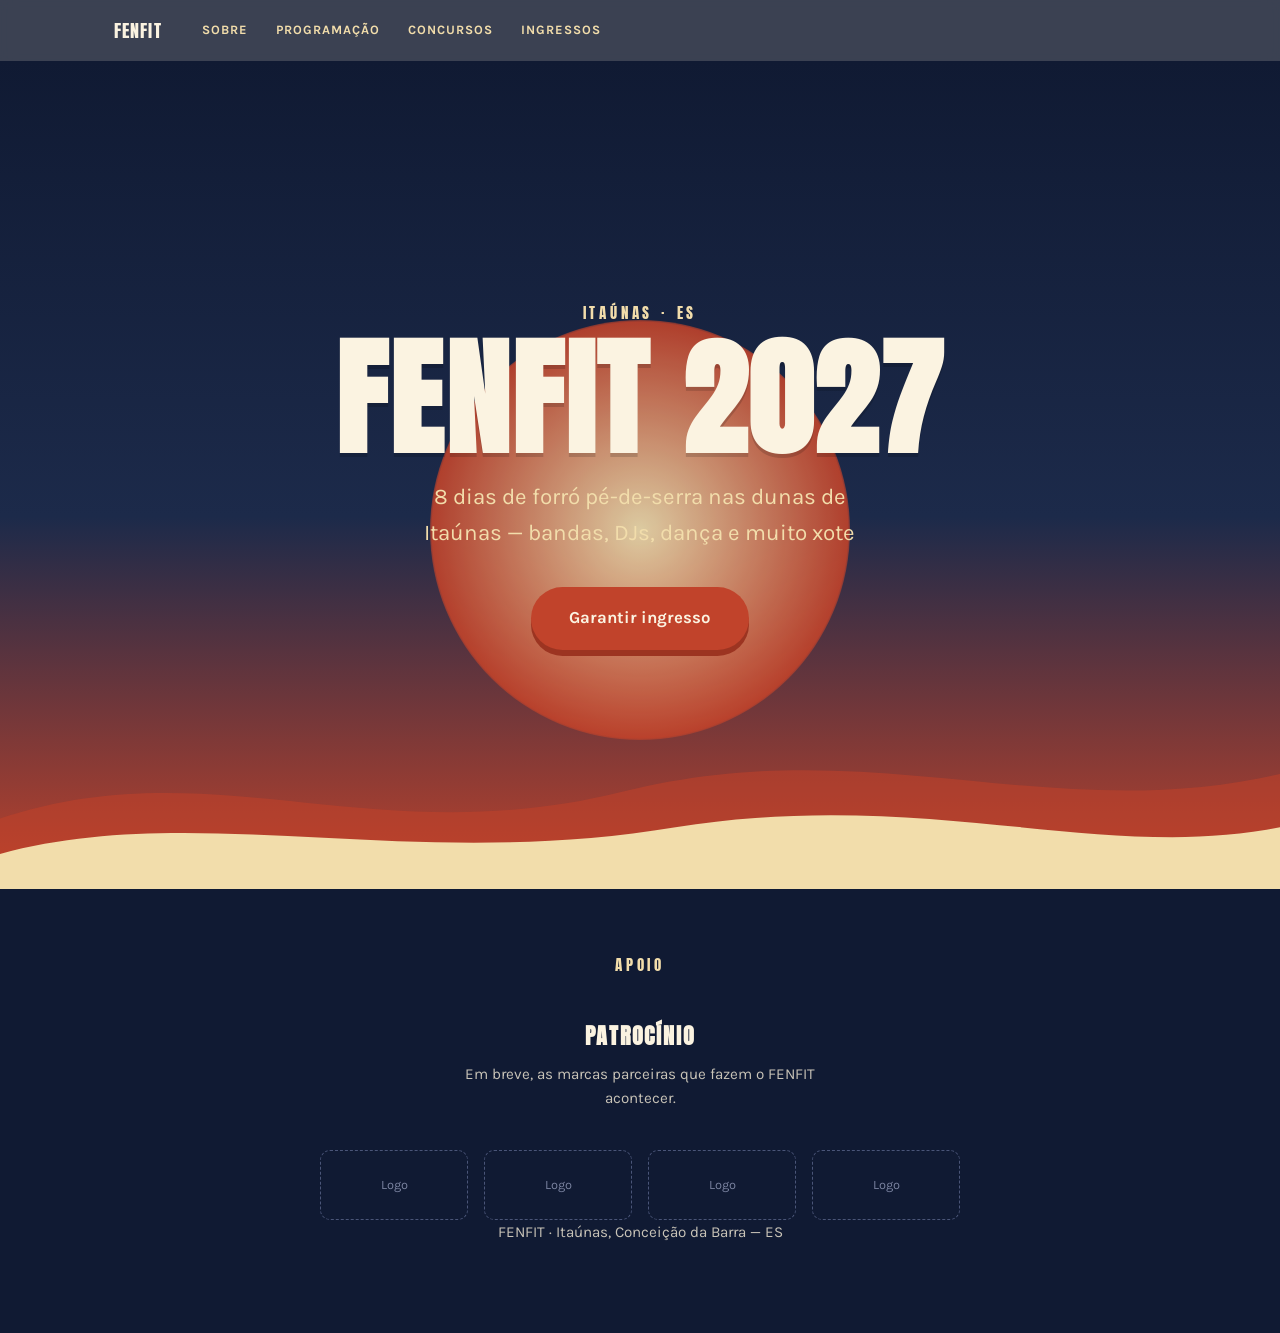
==== index.html @ b6ad22d1 "first commit" ====
<!DOCTYPE html>
<html lang="pt-BR">
<head>
<meta charset="UTF-8">
<meta name="viewport" content="width=device-width, initial-scale=1.0">
<title>FENFIT 2027 — Festival de Forró de Itaúnas</title>
<link rel="preconnect" href="https://fonts.googleapis.com">
<link rel="preconnect" href="https://fonts.gstatic.com" crossorigin>
<link href="https://fonts.googleapis.com/css2?family=Anton&family=Karla:wght@400;500;700&display=swap" rel="stylesheet">
<link rel="stylesheet" href="css/style.css">
</head>
<body>

<nav class="navbar">
  <div class="nav-inner">
    <a href="index.html" class="nav-logo">FENFIT</a>
    <div class="nav-links">
      <a href="sobre.html">Sobre</a>
      <a href="programacao.html">Programação</a>
      <div class="nav-item">
        <a href="concursos.html">Concursos</a>
        <div class="dropdown">
          <a href="concurso-banda.html">Banda - FENFIT 2027</a>
          <a href="concurso-danca.html">Dança - JACK AND JILL WFC FENFIT 2027</a>
        </div>
      </div>
      <a href="ingressos.html">Ingressos</a>
    </div>
  </div>
</nav>

<header class="hero" id="home">
  <div class="sun" aria-hidden="true"></div>
  <svg class="dunes" viewBox="0 0 1440 220" preserveAspectRatio="none" aria-hidden="true">
    <path fill="#c1432b" opacity="0.55" d="M0,140 C 240,60 420,180 700,110 C 980,40 1180,150 1440,90 L1440,220 L0,220 Z"/>
    <path fill="#f2ddab" d="M0,180 C 220,120 460,200 760,150 C 1040,105 1240,190 1440,150 L1440,220 L0,220 Z"/>
  </svg>

  <div class="hero-content">
    <p class="eyebrow">Itaúnas · ES</p>
    <h1>FENFIT 2027</h1>
    <p class="subtitle">8 dias de forró pé-de-serra nas dunas de Itaúnas — bandas, DJs, dança e muito xote</p>
    <a href="ingressos.html" class="btn btn-primary">Garantir ingresso</a>
  </div>
</header>

<footer class="patrocinio">
  <p class="eyebrow">Apoio</p>
  <h3>Patrocínio</h3>
  <p>Em breve, as marcas parceiras que fazem o FENFIT acontecer.</p>
  <div class="sponsor-grid">
    <div class="sponsor-slot">Logo</div>
    <div class="sponsor-slot">Logo</div>
    <div class="sponsor-slot">Logo</div>
    <div class="sponsor-slot">Logo</div>
  </div>
  <p class="footer-note">FENFIT · Itaúnas, Conceição da Barra — ES</p>
</footer>

</body>
</html>
---- css/style.css ----
:root{
  --night:#1c2a4a;
  --night-deep:#101a33;
  --sand:#f2ddab;
  --terracotta:#c1432b;
  --terracotta-dark:#9c3421;
  --palm:#3f6b4c;
  --cream:#fbf3e1;
}

*{ box-sizing:border-box; margin:0; padding:0; }

html{ scroll-behavior:smooth; }

body{
  font-family:'Karla', sans-serif;
  background:var(--cream);
  color:var(--night-deep);
  line-height:1.6;
}

h1, h2, .eyebrow{
  font-family:'Anton', sans-serif;
  text-transform:uppercase;
  letter-spacing:0.02em;
}

a{ text-decoration:none; }

.btn{
  display:inline-block;
  font-family:'Karla', sans-serif;
  font-weight:700;
  font-size:1.05rem;
  padding:1rem 2.25rem;
  border-radius:999px;
  border:2px solid transparent;
  cursor:pointer;
  transition:transform 0.15s ease, box-shadow 0.15s ease;
}
.btn:hover{ transform:translateY(-2px); }
.btn:focus-visible{ outline:3px solid var(--sand); outline-offset:3px; }

.btn-primary{
  background:var(--terracotta);
  color:var(--cream);
  box-shadow:0 6px 0 var(--terracotta-dark);
}
.btn-primary:hover{ box-shadow:0 8px 0 var(--terracotta-dark); }
.btn-primary:active{ transform:translateY(2px); box-shadow:0 3px 0 var(--terracotta-dark); }

.btn-outline{
  background:transparent;
  color:var(--night-deep);
  border-color:var(--night-deep);
}
.btn-outline:hover{ background:var(--night-deep); color:var(--cream); }

/* ---------- NAVBAR ---------- */
.navbar{
  position:sticky;
  top:0;
  z-index:50;
  background:rgba(16,26,51,0.82);
  backdrop-filter:blur(8px);
  -webkit-backdrop-filter:blur(8px);
}

.nav-inner{
  max-width:1100px;
  margin:0 auto;
  padding:1rem 1.5rem;
  display:flex;
  align-items:center;
  justify-content:flex-start;
  gap:2.5rem;
  flex-wrap:wrap;
}

.nav-logo{
  font-family:'Anton', sans-serif;
  font-size:1.15rem;
  letter-spacing:0.06em;
  color:var(--cream);
}

.nav-links{
  display:flex;
  align-items:center;
  gap:1.75rem;
  flex-wrap:wrap;
}

.nav-links a{
  font-family:'Karla', sans-serif;
  font-weight:700;
  font-size:0.8rem;
  text-transform:uppercase;
  letter-spacing:0.08em;
  color:var(--sand);
  transition:color 0.15s ease;
}
.nav-links a:hover{ color:var(--cream); }
.nav-links a:focus-visible{ outline:2px solid var(--sand); outline-offset:4px; }

.nav-item{ position:relative; display:flex; align-items:center; }

.dropdown{
  position:absolute;
  top:100%;
  left:0;
  margin-top:0.75rem;
  min-width:270px;
  padding:0.5rem;
  background:var(--night-deep);
  border:1px solid rgba(242,221,171,0.15);
  border-radius:10px;
  box-shadow:0 12px 28px rgba(0,0,0,0.3);
  display:flex;
  flex-direction:column;
  gap:0.15rem;
  opacity:0;
  visibility:hidden;
  transform:translateY(-6px);
  transition:opacity 0.15s ease, transform 0.15s ease, visibility 0.15s;
}
.nav-item:hover .dropdown,
.nav-item:focus-within .dropdown{
  opacity:1;
  visibility:visible;
  transform:translateY(0);
}

.dropdown a{
  display:block;
  padding:0.65rem 0.85rem;
  border-radius:6px;
  font-size:0.75rem;
  white-space:nowrap;
  letter-spacing:0.03em;
}
.dropdown a:hover{ background:rgba(242,221,171,0.1); }

/* ---------- HERO ---------- */
.hero{
  position:relative;
  min-height:92vh;
  display:flex;
  align-items:center;
  justify-content:center;
  overflow:hidden;
  background:linear-gradient(180deg, var(--night-deep) 0%, var(--night) 55%, var(--terracotta) 100%);
}

.sun{
  position:absolute;
  bottom:18%;
  left:50%;
  transform:translate(-50%, 0);
  width:min(46vw, 420px);
  height:min(46vw, 420px);
  border-radius:50%;
  background:radial-gradient(circle at 50% 50%, var(--sand) 0%, var(--terracotta) 70%, transparent 72%);
  opacity:0.9;
}
@media (prefers-reduced-motion: no-preference){
  .sun{ animation:sunrise 2.4s cubic-bezier(0.22, 1, 0.36, 1) both, glow 5s ease-in-out infinite 2.4s; }
  @keyframes sunrise{
    from{ transform:translate(-50%, 45%); opacity:0; }
    60%{ opacity:1; }
    to{ transform:translate(-50%, 0); opacity:0.9; }
  }
  @keyframes glow{ 0%,100%{ opacity:0.85; } 50%{ opacity:1; } }
}

.dunes{
  position:absolute;
  bottom:0; left:0;
  width:100%;
  height:auto;
  display:block;
}

.hero-content{
  position:relative;
  z-index:2;
  text-align:center;
  color:var(--cream);
  padding:1.5rem;
}

.eyebrow{
  font-size:0.95rem;
  letter-spacing:0.25em;
  color:var(--sand);
  margin-bottom:0.75rem;
}

.hero-content h1{
  font-size:clamp(3.5rem, 13vw, 8rem);
  line-height:0.95;
  color:var(--cream);
  text-shadow:0 4px 0 rgba(0,0,0,0.15);
}

.subtitle{
  font-size:clamp(1.05rem, 2.4vw, 1.4rem);
  max-width:34ch;
  margin:1.25rem auto 2.25rem;
  color:var(--sand);
}

/* ---------- PÁGINAS INTERNAS ---------- */
.page-hero{
  position:relative;
  background:linear-gradient(180deg, var(--night-deep) 0%, var(--night) 100%);
  padding:7rem 1.5rem 5rem;
  text-align:center;
  color:var(--cream);
  overflow:hidden;
}
.page-hero .eyebrow{ color:var(--sand); }
.page-hero h1{
  font-size:clamp(2.4rem, 7vw, 4.5rem);
  color:var(--cream);
}
.page-hero .dunes-mini{
  position:absolute;
  bottom:0; left:0;
  width:100%;
  height:auto;
  display:block;
  opacity:0.9;
}

.breadcrumb{
  display:inline-block;
  font-family:'Karla', sans-serif;
  font-size:0.8rem;
  font-weight:700;
  text-transform:uppercase;
  letter-spacing:0.05em;
  color:var(--sand);
  margin-bottom:1.25rem;
}
.breadcrumb:hover{ text-decoration:underline; }

.page-content{
  max-width:760px;
  margin:0 auto;
  padding:5rem 1.5rem;
  text-align:center;
}
.page-content .eyebrow{ color:var(--terracotta); }
.page-content h2{
  font-size:clamp(2rem, 5.5vw, 2.8rem);
  color:var(--night-deep);
  margin-bottom:1.25rem;
}
.page-content p{
  font-size:1.1rem;
  color:#3d3d3a;
  max-width:52ch;
  margin:0 auto 1.5rem;
}
.page-content .btn{ margin-top:0.75rem; }

.section-tint{
  background:var(--sand);
  padding:5rem 1.5rem;
}
.section-tint .inner{
  max-width:900px;
  margin:0 auto;
  text-align:center;
}
.section-tint .eyebrow{ color:var(--terracotta); }
.section-tint h2{
  font-size:clamp(2rem, 5.5vw, 2.8rem);
  color:var(--night-deep);
  margin-bottom:1.25rem;
}
.section-tint > .inner > p{
  font-size:1.1rem;
  color:#3d3d3a;
  max-width:52ch;
  margin:0 auto;
}

.concurso-submenu{
  display:flex;
  justify-content:center;
  gap:1rem;
  flex-wrap:wrap;
  margin:2rem 0 0.5rem;
}
.concurso-submenu a{
  font-family:'Karla', sans-serif;
  font-weight:700;
  font-size:0.8rem;
  text-transform:uppercase;
  letter-spacing:0.05em;
  padding:0.65rem 1.25rem;
  border-radius:999px;
  border:2px solid var(--terracotta);
  color:var(--terracotta);
  transition:background 0.15s ease, color 0.15s ease;
}
.concurso-submenu a:hover{ background:var(--terracotta); color:var(--cream); }

.day-grid{
  display:grid;
  grid-template-columns:repeat(auto-fit, minmax(150px, 1fr));
  gap:1rem;
  max-width:900px;
  margin:2.5rem auto 0;
  text-align:left;
}
.day-card{
  background:var(--cream);
  border:1.5px solid rgba(28,42,74,0.12);
  border-radius:12px;
  padding:1.25rem;
}
.day-card .day-number{
  display:block;
  font-family:'Anton', sans-serif;
  font-size:0.85rem;
  color:var(--terracotta);
  letter-spacing:0.08em;
  margin-bottom:0.35rem;
}
.day-card p{
  margin:0;
  font-size:0.9rem;
  color:#5c5c58;
  max-width:none;
}

/* ---------- PATROCÍNIO (rodapé) ---------- */
footer.patrocinio{
  background:var(--night-deep);
  color:var(--cream);
  padding:4rem 1.5rem 3rem;
  text-align:center;
}

footer.patrocinio .eyebrow{ color:var(--sand); }

footer.patrocinio h3{
  font-family:'Anton', sans-serif;
  text-transform:uppercase;
  font-size:1.4rem;
  letter-spacing:0.08em;
  margin-bottom:0.5rem;
}

footer.patrocinio p{
  color:#c9c4b8;
  max-width:40ch;
  margin:0 auto 2.5rem;
  font-size:0.95rem;
}

.sponsor-grid{
  display:grid;
  grid-template-columns:repeat(auto-fit, minmax(120px, 1fr));
  gap:1rem;
  max-width:640px;
  margin:0 auto;
}

.sponsor-slot{
  border:1.5px dashed #4a5578;
  border-radius:10px;
  height:70px;
  display:flex;
  align-items:center;
  justify-content:center;
  font-size:0.8rem;
  color:#7a83a0;
}

.footer-note{
  margin-top:2.5rem;
  font-size:0.8rem;
  color:#5c6788;
}
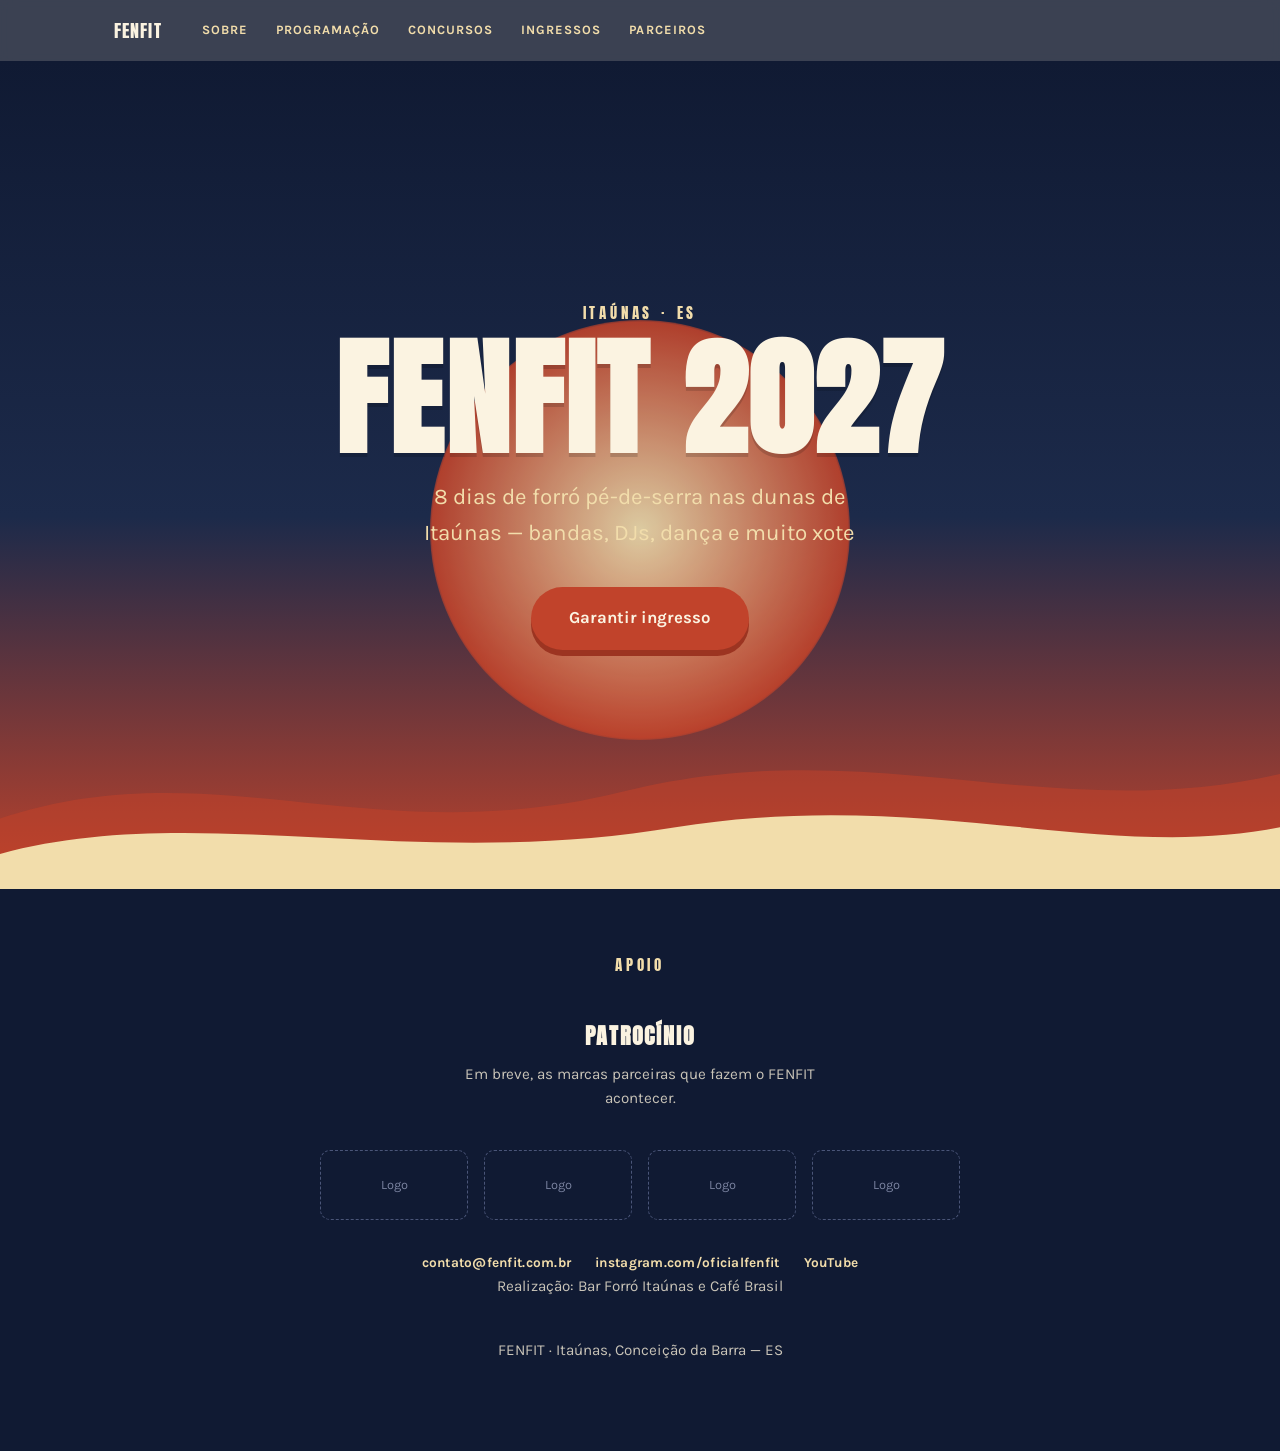
==== commit 5e4f4265: "parceiros" ====
--- a/index.html
+++ b/index.html
@@ -25,6 +25,17 @@
         </div>
       </div>
       <a href="ingressos.html">Ingressos</a>
+      <div class="nav-item">
+        <a href="parceiros.html">Parceiros</a>
+        <div class="dropdown">
+          <a href="parceiros.html#patrocinadores">Patrocinadores</a>
+          <a href="parceiros.html#excursoes">Excursões</a>
+          <a href="parceiros.html#pousadas">Pousadas</a>
+          <a href="parceiros.html#campings">Campings</a>
+          <a href="parceiros.html#restaurantes">Restaurantes</a>
+          <a href="parceiros.html#moda-forro">Moda Forró</a>
+        </div>
+      </div>
     </div>
   </div>
 </nav>
@@ -54,6 +65,12 @@
     <div class="sponsor-slot">Logo</div>
     <div class="sponsor-slot">Logo</div>
   </div>
+  <div class="footer-contacts">
+    <a href="mailto:contato@fenfit.com.br">contato@fenfit.com.br</a>
+    <a href="https://instagram.com/oficialfenfit" target="_blank" rel="noopener">instagram.com/oficialfenfit</a>
+    <a href="https://www.youtube.com/@ForrodeItaunas" target="_blank" rel="noopener">YouTube</a>
+  </div>
+  <p class="footer-note">Realização: Bar Forró Itaúnas e Café Brasil</p>
   <p class="footer-note">FENFIT · Itaúnas, Conceição da Barra — ES</p>
 </footer>
 
--- a/css/style.css
+++ b/css/style.css
@@ -265,26 +265,17 @@
 }
 .page-content .btn{ margin-top:0.75rem; }
 
-.section-tint{
-  background:var(--sand);
-  padding:5rem 1.5rem;
-}
-.section-tint .inner{
+.prog-section{ padding:4.5rem 1.5rem; }
+.prog-section.tint{ background:var(--sand); }
+.prog-section .inner{
   max-width:900px;
   margin:0 auto;
   text-align:center;
 }
-.section-tint .eyebrow{ color:var(--terracotta); }
-.section-tint h2{
-  font-size:clamp(2rem, 5.5vw, 2.8rem);
+.prog-section .eyebrow{ color:var(--terracotta); }
+.prog-section h2{
+  font-size:clamp(1.8rem, 5vw, 2.5rem);
   color:var(--night-deep);
-  margin-bottom:1.25rem;
-}
-.section-tint > .inner > p{
-  font-size:1.1rem;
-  color:#3d3d3a;
-  max-width:52ch;
-  margin:0 auto;
 }
 
 .concurso-submenu{
@@ -310,11 +301,17 @@
 
 .day-grid{
   display:grid;
-  grid-template-columns:repeat(auto-fit, minmax(150px, 1fr));
+  grid-template-columns:repeat(4, 1fr);
   gap:1rem;
   max-width:900px;
   margin:2.5rem auto 0;
   text-align:left;
+}
+@media (max-width:720px){
+  .day-grid{ grid-template-columns:repeat(2, 1fr); }
+}
+@media (max-width:420px){
+  .day-grid{ grid-template-columns:1fr; }
 }
 .day-card{
   background:var(--cream);
@@ -335,6 +332,35 @@
   font-size:0.9rem;
   color:#5c5c58;
   max-width:none;
+}
+
+.day-card-split{
+  background:var(--cream);
+  border:1.5px solid rgba(28,42,74,0.12);
+  border-radius:12px;
+  overflow:hidden;
+}
+.day-card-split .day-card-split-head{
+  padding:0.85rem 1.1rem 0.35rem;
+  font-family:'Anton', sans-serif;
+  font-size:0.8rem;
+  color:var(--terracotta);
+  letter-spacing:0.06em;
+}
+.day-card-split .half{ padding:0.75rem 1.1rem; }
+.day-card-split .half + .half{ border-top:1px solid rgba(28,42,74,0.12); }
+.day-card-split .half-label{
+  display:block;
+  font-family:'Anton', sans-serif;
+  font-size:0.75rem;
+  color:var(--night-deep);
+  letter-spacing:0.05em;
+  margin-bottom:0.2rem;
+}
+.day-card-split .half p{
+  margin:0;
+  font-size:0.85rem;
+  color:#5c5c58;
 }
 
 /* ---------- PATROCÍNIO (rodapé) ---------- */
@@ -386,3 +412,20 @@
   font-size:0.8rem;
   color:#5c6788;
 }
+
+.footer-contacts{
+  display:flex;
+  justify-content:center;
+  flex-wrap:wrap;
+  gap:1.5rem;
+  margin-top:2rem;
+}
+.footer-contacts a{
+  font-family:'Karla', sans-serif;
+  font-weight:700;
+  font-size:0.85rem;
+  letter-spacing:0.02em;
+  color:var(--sand);
+  transition:color 0.15s ease;
+}
+.footer-contacts a:hover{ color:var(--cream); }
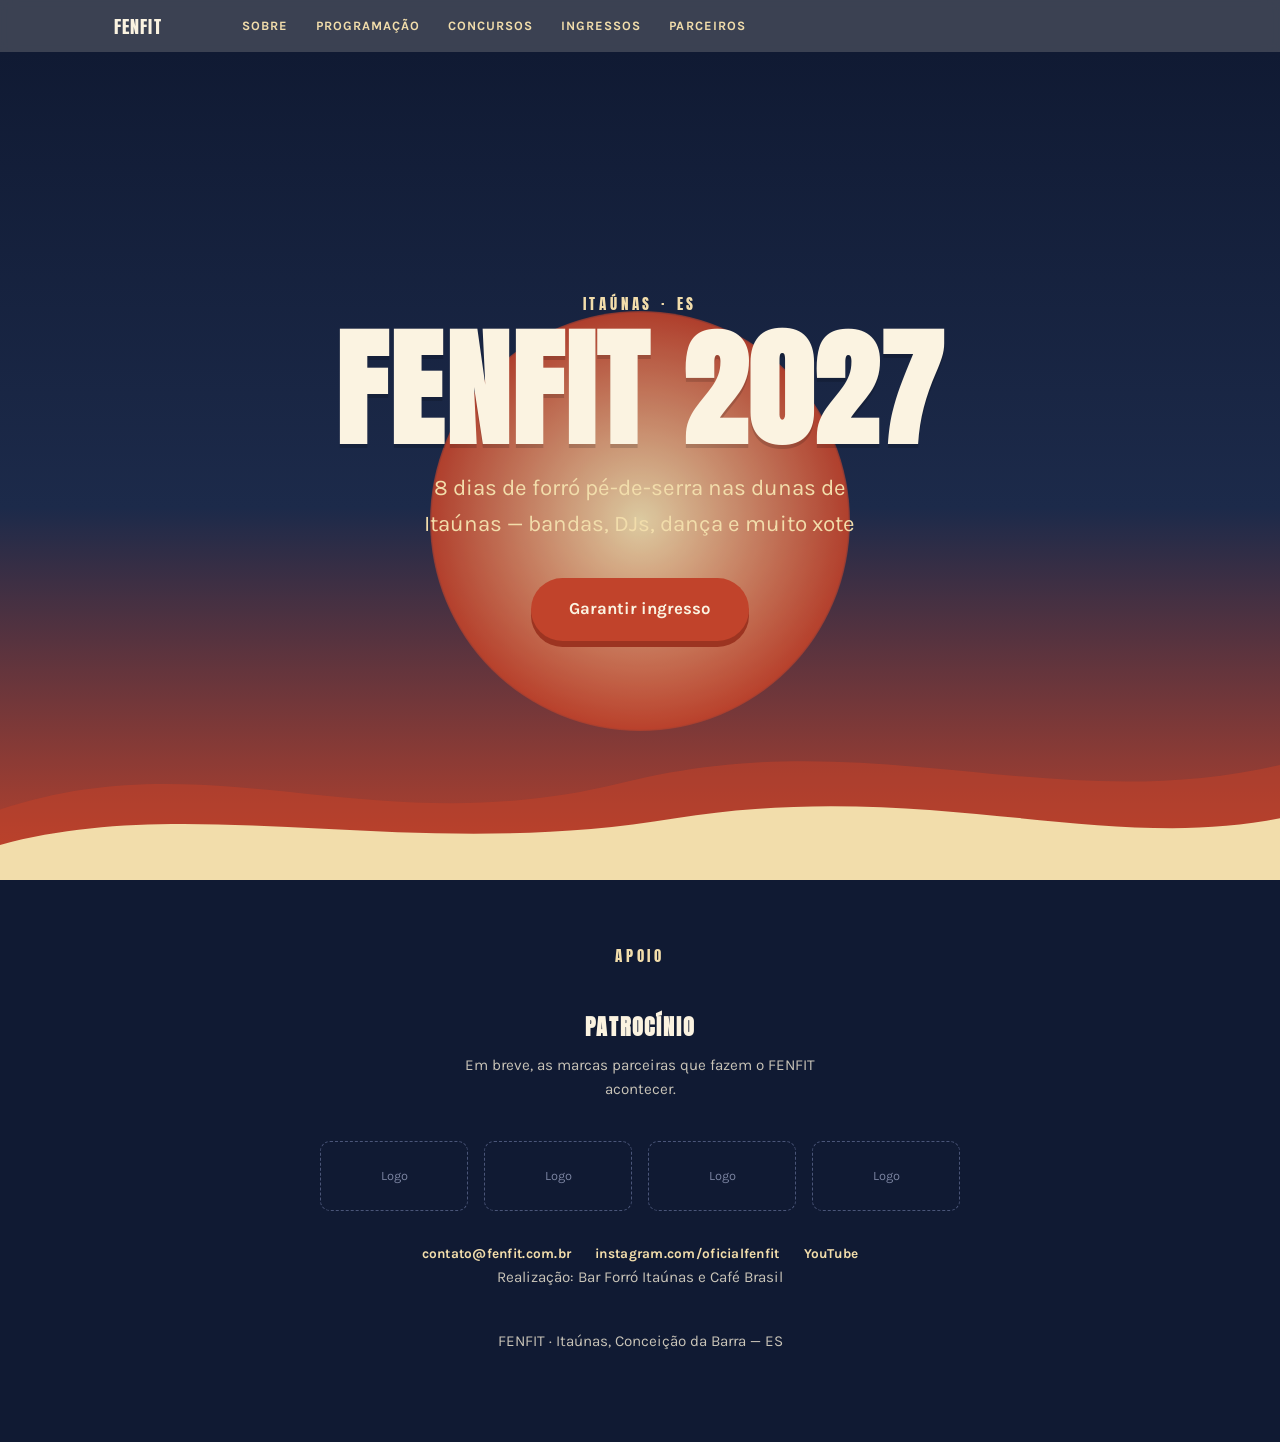
==== commit b2534b1c: "Ajuste no MENU" ====
--- a/index.html
+++ b/index.html
@@ -4,6 +4,14 @@
 <meta charset="UTF-8">
 <meta name="viewport" content="width=device-width, initial-scale=1.0">
 <title>FENFIT 2027 — Festival de Forró de Itaúnas</title>
+<link rel="icon" type="image/x-icon" href="img/favicon.ico">
+<link rel="icon" type="image/png" sizes="32x32" href="img/favicon-32.png">
+<link rel="apple-touch-icon" sizes="180x180" href="img/apple-touch-icon.png">
+<meta name="description" content="8 dias de forró pé-de-serra nas dunas de Itaúnas — bandas, DJs, dança e muito xote.">
+<meta property="og:title" content="FENFIT 2027 — Festival de Forró de Itaúnas">
+<meta property="og:description" content="8 dias de forró pé-de-serra nas dunas de Itaúnas — bandas, DJs, dança e muito xote.">
+<meta property="og:type" content="website">
+<meta property="og:image" content="img/apple-touch-icon.png">
 <link rel="preconnect" href="https://fonts.googleapis.com">
 <link rel="preconnect" href="https://fonts.gstatic.com" crossorigin>
 <link href="https://fonts.googleapis.com/css2?family=Anton&family=Karla:wght@400;500;700&display=swap" rel="stylesheet">
@@ -11,34 +19,7 @@
 </head>
 <body>
 
-<nav class="navbar">
-  <div class="nav-inner">
-    <a href="index.html" class="nav-logo">FENFIT</a>
-    <div class="nav-links">
-      <a href="sobre.html">Sobre</a>
-      <a href="programacao.html">Programação</a>
-      <div class="nav-item">
-        <a href="concursos.html">Concursos</a>
-        <div class="dropdown">
-          <a href="concurso-banda.html">Banda - FENFIT 2027</a>
-          <a href="concurso-danca.html">Dança - JACK AND JILL WFC FENFIT 2027</a>
-        </div>
-      </div>
-      <a href="ingressos.html">Ingressos</a>
-      <div class="nav-item">
-        <a href="parceiros.html">Parceiros</a>
-        <div class="dropdown">
-          <a href="parceiros.html#patrocinadores">Patrocinadores</a>
-          <a href="parceiros.html#excursoes">Excursões</a>
-          <a href="parceiros.html#pousadas">Pousadas</a>
-          <a href="parceiros.html#campings">Campings</a>
-          <a href="parceiros.html#restaurantes">Restaurantes</a>
-          <a href="parceiros.html#moda-forro">Moda Forró</a>
-        </div>
-      </div>
-    </div>
-  </div>
-</nav>
+<nav class="navbar" id="site-nav"></nav>
 
 <header class="hero" id="home">
   <div class="sun" aria-hidden="true"></div>
@@ -55,24 +36,9 @@
   </div>
 </header>
 
-<footer class="patrocinio">
-  <p class="eyebrow">Apoio</p>
-  <h3>Patrocínio</h3>
-  <p>Em breve, as marcas parceiras que fazem o FENFIT acontecer.</p>
-  <div class="sponsor-grid">
-    <div class="sponsor-slot">Logo</div>
-    <div class="sponsor-slot">Logo</div>
-    <div class="sponsor-slot">Logo</div>
-    <div class="sponsor-slot">Logo</div>
-  </div>
-  <div class="footer-contacts">
-    <a href="mailto:contato@fenfit.com.br">contato@fenfit.com.br</a>
-    <a href="https://instagram.com/oficialfenfit" target="_blank" rel="noopener">instagram.com/oficialfenfit</a>
-    <a href="https://www.youtube.com/@ForrodeItaunas" target="_blank" rel="noopener">YouTube</a>
-  </div>
-  <p class="footer-note">Realização: Bar Forró Itaúnas e Café Brasil</p>
-  <p class="footer-note">FENFIT · Itaúnas, Conceição da Barra — ES</p>
-</footer>
+<footer class="patrocinio" id="site-footer"></footer>
 
+<script src="js/partials.js"></script>
+<script src="js/script.js"></script>
 </body>
 </html>
--- a/css/style.css
+++ b/css/style.css
@@ -17,6 +17,7 @@
   background:var(--cream);
   color:var(--night-deep);
   line-height:1.6;
+  overflow-x:hidden;
 }
 
 h1, h2, .eyebrow{
@@ -80,8 +81,33 @@
 .nav-logo{
   font-family:'Anton', sans-serif;
   font-size:1.15rem;
+  line-height:1;
   letter-spacing:0.06em;
   color:var(--cream);
+}
+
+.nav-right-group{
+  display:flex;
+  align-items:center;
+}
+
+.nav-current-page{
+  display:none;
+  font-family:'Karla', sans-serif;
+  font-weight:700;
+  font-size:0.78rem;
+  text-transform:uppercase;
+  letter-spacing:0.06em;
+  color:var(--cream);
+  border-bottom:2px solid var(--terracotta);
+  padding-bottom:0.15rem;
+  white-space:nowrap;
+  overflow:hidden;
+  max-width:200px;
+  opacity:1;
+  transform:translateX(0);
+  margin-right:0.6rem;
+  transition:opacity 0.22s ease, transform 0.22s ease, max-width 0.22s ease, margin-right 0.22s ease;
 }
 
 .nav-links{
@@ -102,8 +128,44 @@
 }
 .nav-links a:hover{ color:var(--cream); }
 .nav-links a:focus-visible{ outline:2px solid var(--sand); outline-offset:4px; }
+.nav-links a.active{
+  color:var(--cream);
+  text-decoration:underline;
+  text-decoration-color:var(--terracotta);
+  text-decoration-thickness:2px;
+  text-underline-offset:6px;
+}
+
+.nav-toggle-menu{
+  display:none;
+  background:none;
+  border:none;
+  color:var(--cream);
+  font-size:1.5rem;
+  line-height:1;
+  cursor:pointer;
+  padding:0.25rem 0.35rem;
+}
+.nav-toggle-menu:focus-visible{ outline:2px solid var(--sand); outline-offset:3px; }
 
 .nav-item{ position:relative; display:flex; align-items:center; }
+
+.nav-item-row{
+  display:flex;
+  align-items:center;
+  gap:0.25rem;
+}
+
+.nav-toggle-sub{
+  display:none;
+  background:none;
+  border:none;
+  color:var(--sand);
+  font-size:1rem;
+  padding:0.4rem;
+  cursor:pointer;
+  transition:transform 0.2s ease;
+}
 
 .dropdown{
   position:absolute;
@@ -141,6 +203,65 @@
 }
 .dropdown a:hover{ background:rgba(242,221,171,0.1); }
 
+/* ---------- MENU MOBILE ---------- */
+@media (max-width:860px){
+  .nav-inner{
+    justify-content:space-between;
+    padding:0.65rem 1.25rem;
+    gap:0.75rem;
+  }
+  .nav-toggle-menu{ display:inline-flex; font-size:1.3rem; }
+  .nav-current-page{ display:inline-block; }
+  .navbar.menu-open .nav-current-page{
+    opacity:0;
+    transform:translateX(10px);
+    max-width:0;
+    margin-right:0;
+  }
+
+  .nav-links{
+    flex-basis:100%;
+    width:100%;
+    flex-direction:column;
+    align-items:flex-start;
+    gap:0;
+    max-height:0;
+    overflow-x:hidden;
+    overflow-y:hidden;
+    transition:max-height 0.3s ease;
+  }
+  .navbar.menu-open .nav-links{
+    max-height:calc(100vh - 64px);
+    overflow-y:auto;
+    -webkit-overflow-scrolling:touch;
+  }
+  .nav-links a{ width:100%; padding:0.85rem 0.25rem; }
+
+  .nav-item{ width:100%; flex-direction:column; align-items:stretch; }
+  .nav-item-row{ justify-content:space-between; width:100%; }
+  .nav-toggle-sub{ display:inline-flex; }
+
+  .dropdown{
+    position:static;
+    opacity:1;
+    visibility:visible;
+    transform:none;
+    box-shadow:none;
+    border:none;
+    background:rgba(0,0,0,0.15);
+    margin-top:0;
+    padding:0.25rem 0.25rem 0.5rem 1rem;
+    min-width:0;
+    width:100%;
+    display:none;
+  }
+  .nav-item:hover .dropdown,
+  .nav-item:focus-within .dropdown{ display:none; }
+  .nav-item.open .dropdown{ display:flex; }
+  .nav-item.open .nav-toggle-sub{ transform:rotate(180deg); }
+}
+
+
 /* ---------- HERO ---------- */
 .hero{
   position:relative;
@@ -219,10 +340,13 @@
   color:var(--cream);
   overflow:hidden;
 }
-.page-hero .eyebrow{ color:var(--sand); }
+.page-hero .eyebrow{ color:var(--sand); position:relative; z-index:2; }
 .page-hero h1{
   font-size:clamp(2.4rem, 7vw, 4.5rem);
   color:var(--cream);
+  position:relative;
+  z-index:2;
+  text-shadow:0 3px 14px rgba(16,26,51,0.55);
 }
 .page-hero .dunes-mini{
   position:absolute;
@@ -233,6 +357,35 @@
   opacity:0.9;
 }
 
+.page-banner{
+  max-width:1100px;
+  margin:-3rem auto 0;
+  padding:0 1.5rem;
+  position:relative;
+  z-index:3;
+}
+.page-banner .banner-slot{
+  aspect-ratio:21/6;
+  border:2px dashed rgba(28,42,74,0.25);
+  border-radius:16px;
+  background:var(--sand);
+  display:flex;
+  align-items:center;
+  justify-content:center;
+  text-align:center;
+  padding:1rem;
+  color:var(--night-deep);
+  font-family:'Karla', sans-serif;
+  font-weight:700;
+  font-size:0.85rem;
+  text-transform:uppercase;
+  letter-spacing:0.05em;
+  box-shadow:0 12px 28px rgba(16,26,51,0.15);
+}
+@media (max-width:600px){
+  .page-banner .banner-slot{ aspect-ratio:4/3; }
+}
+
 .breadcrumb{
   display:inline-block;
   font-family:'Karla', sans-serif;
@@ -244,6 +397,8 @@
   margin-bottom:1.25rem;
 }
 .breadcrumb:hover{ text-decoration:underline; }
+
+.breadcrumb-dark{ color:var(--terracotta); }
 
 .page-content{
   max-width:760px;
@@ -318,6 +473,12 @@
   border:1.5px solid rgba(28,42,74,0.12);
   border-radius:12px;
   padding:1.25rem;
+  cursor:pointer;
+  transition:transform 0.2s ease, box-shadow 0.2s ease;
+}
+.day-card:hover{
+  transform:scale(1.05);
+  box-shadow:0 10px 24px rgba(28,42,74,0.15);
 }
 .day-card .day-number{
   display:block;
@@ -339,6 +500,12 @@
   border:1.5px solid rgba(28,42,74,0.12);
   border-radius:12px;
   overflow:hidden;
+  cursor:pointer;
+  transition:transform 0.2s ease, box-shadow 0.2s ease;
+}
+.day-card-split:hover{
+  transform:scale(1.05);
+  box-shadow:0 10px 24px rgba(28,42,74,0.15);
 }
 .day-card-split .day-card-split-head{
   padding:0.85rem 1.1rem 0.35rem;
@@ -360,6 +527,88 @@
 .day-card-split .half p{
   margin:0;
   font-size:0.85rem;
+  color:#5c5c58;
+}
+
+/* ---------- MODAL DO CARD ---------- */
+.modal-overlay{
+  position:fixed;
+  inset:0;
+  background:rgba(16,26,51,0.65);
+  display:flex;
+  align-items:center;
+  justify-content:center;
+  padding:1.5rem;
+  opacity:0;
+  visibility:hidden;
+  transition:opacity 0.2s ease, visibility 0.2s;
+  z-index:200;
+}
+.modal-overlay.is-open{
+  opacity:1;
+  visibility:visible;
+}
+
+.modal-box{
+  position:relative;
+  background:var(--cream);
+  border-radius:16px;
+  padding:2.5rem 2rem 2rem;
+  max-width:400px;
+  width:100%;
+  text-align:left;
+  box-shadow:0 24px 48px rgba(0,0,0,0.3);
+  transform:scale(0.94);
+  transition:transform 0.2s ease;
+}
+.modal-overlay.is-open .modal-box{ transform:scale(1); }
+
+.modal-close{
+  position:absolute;
+  top:0.75rem;
+  right:0.75rem;
+  width:36px;
+  height:36px;
+  border:none;
+  border-radius:50%;
+  background:transparent;
+  color:var(--night-deep);
+  font-size:1.4rem;
+  line-height:1;
+  cursor:pointer;
+  transition:background 0.15s ease;
+}
+.modal-close:hover{ background:rgba(28,42,74,0.08); }
+.modal-close:focus-visible{ outline:2px solid var(--terracotta); outline-offset:2px; }
+
+.modal-content .day-number{
+  display:block;
+  font-family:'Anton', sans-serif;
+  font-size:1rem;
+  color:var(--terracotta);
+  letter-spacing:0.06em;
+  margin-bottom:0.5rem;
+}
+.modal-content .day-card-split-head{
+  font-family:'Anton', sans-serif;
+  font-size:1rem;
+  color:var(--terracotta);
+  letter-spacing:0.06em;
+  margin-bottom:0.75rem;
+}
+.modal-content .half{ padding:0.5rem 0; }
+.modal-content .half + .half{ border-top:1px solid rgba(28,42,74,0.12); }
+.modal-content .half-label{
+  display:block;
+  font-family:'Anton', sans-serif;
+  font-size:0.85rem;
+  color:var(--night-deep);
+  letter-spacing:0.05em;
+  margin-bottom:0.2rem;
+}
+.modal-content p{
+  margin:0;
+  font-size:0.95rem;
   color:#5c5c58;
 }
 
@@ -428,4 +677,4 @@
   color:var(--sand);
   transition:color 0.15s ease;
 }
-.footer-contacts a:hover{ color:var(--cream); }
+.footer-contacts a:hover{ color:var(--cream); }
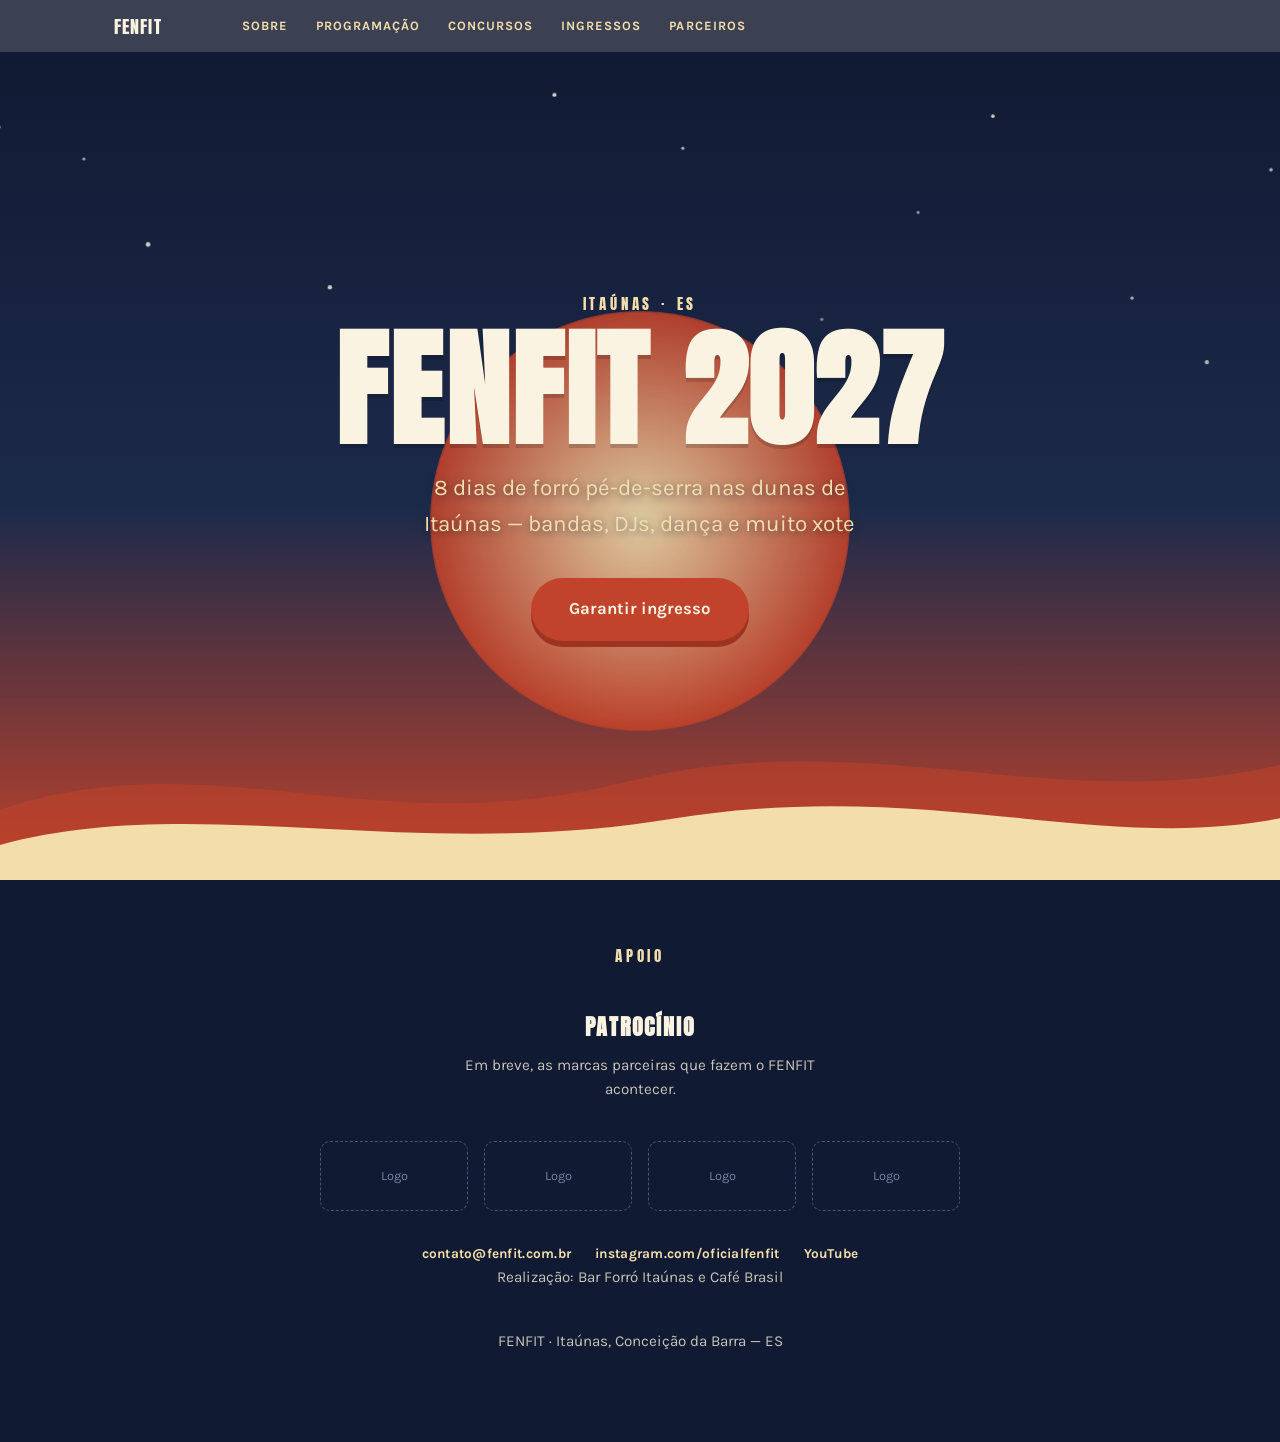
==== commit cebec5dc: "Estrela" ====
--- a/index.html
+++ b/index.html
@@ -22,6 +22,22 @@
 <nav class="navbar" id="site-nav"></nav>
 
 <header class="hero" id="home">
+  <svg class="stars" viewBox="0 0 1440 480" preserveAspectRatio="xMidYMid slice" aria-hidden="true">
+    <circle cx="120" cy="70" r="2" style="--d:0s; --o:.85"/>
+    <circle cx="1310" cy="110" r="1.6" style="--d:.7s; --o:.7"/>
+    <circle cx="640" cy="40" r="1.8" style="--d:5s; --o:.9"/>
+    <circle cx="980" cy="150" r="1.4" style="--d:5.6s; --o:.6"/>
+    <circle cx="260" cy="180" r="2.2" style="--d:9.6s; --o:.8"/>
+    <circle cx="1180" cy="230" r="1.6" style="--d:10.3s; --o:.65"/>
+    <circle cx="760" cy="90" r="1.4" style="--d:14.4s; --o:.75"/>
+    <circle cx="60" cy="260" r="1.8" style="--d:15.2s; --o:.6"/>
+    <circle cx="1400" cy="200" r="1.5" style="--d:19.6s; --o:.7"/>
+    <circle cx="430" cy="220" r="2" style="--d:20.5s; --o:.85"/>
+    <circle cx="890" cy="250" r="1.4" style="--d:24.8s; --o:.55"/>
+    <circle cx="1050" cy="60" r="1.7" style="--d:25.9s; --o:.8"/>
+    <circle cx="200" cy="100" r="1.4" style="--d:30.3s; --o:.65"/>
+    <circle cx="1250" cy="290" r="1.9" style="--d:31.4s; --o:.7"/>
+  </svg>
   <div class="sun" aria-hidden="true"></div>
   <svg class="dunes" viewBox="0 0 1440 220" preserveAspectRatio="none" aria-hidden="true">
     <path fill="#c1432b" opacity="0.55" d="M0,140 C 240,60 420,180 700,110 C 980,40 1180,150 1440,90 L1440,220 L0,220 Z"/>
@@ -41,4 +57,4 @@
 <script src="js/partials.js"></script>
 <script src="js/script.js"></script>
 </body>
-</html>
+</html>
--- a/css/style.css
+++ b/css/style.css
@@ -209,6 +209,7 @@
     justify-content:space-between;
     padding:0.65rem 1.25rem;
     gap:0.75rem;
+    position:relative;
   }
   .nav-toggle-menu{ display:inline-flex; font-size:1.3rem; }
   .nav-current-page{ display:inline-block; }
@@ -219,21 +220,32 @@
     margin-right:0;
   }
 
+  /* Logo e botão ficam sempre visíveis, por cima do painel de tela cheia */
+  .nav-logo, .nav-right-group{
+    position:relative;
+    z-index:130;
+  }
+
   .nav-links{
-    flex-basis:100%;
-    width:100%;
+    position:fixed;
+    inset:0;
+    width:100vw;
+    height:100vh;
+    height:100dvh;
+    background:var(--night-deep);
     flex-direction:column;
     align-items:flex-start;
+    justify-content:flex-start;
     gap:0;
-    max-height:0;
-    overflow-x:hidden;
-    overflow-y:hidden;
-    transition:max-height 0.3s ease;
-  }
-  .navbar.menu-open .nav-links{
-    max-height:calc(100vh - 64px);
+    padding:5.5rem 1.5rem 2rem;
     overflow-y:auto;
     -webkit-overflow-scrolling:touch;
+    transform:translateX(100%);
+    transition:transform 0.3s ease;
+    z-index:120;
+  }
+  .navbar.menu-open .nav-links{
+    transform:translateX(0);
   }
   .nav-links a{ width:100%; padding:0.85rem 0.25rem; }
 
@@ -273,6 +285,33 @@
   background:linear-gradient(180deg, var(--night-deep) 0%, var(--night) 55%, var(--terracotta) 100%);
 }
 
+.stars{
+  position:absolute;
+  top:0; left:0;
+  width:100%;
+  height:62%;
+  pointer-events:none;
+}
+.stars circle{ fill:var(--cream); opacity:0; }
+@media (prefers-reduced-motion: no-preference){
+  .stars circle{
+    animation:
+      starIn 2.2s ease-out var(--d, 0s) both,
+      starTwinkle 4.5s ease-in-out calc(var(--d, 0s) + 2.2s) infinite;
+  }
+  @keyframes starIn{
+    from{ opacity:0; transform:scale(0.3); }
+    to{ opacity:var(--o, 0.8); transform:scale(1); }
+  }
+  @keyframes starTwinkle{
+    0%, 100%{ opacity:var(--o, 0.8); }
+    50%{ opacity:calc(var(--o, 0.8) * 0.4); }
+  }
+}
+@media (prefers-reduced-motion: reduce){
+  .stars circle{ opacity:var(--o, 0.8); }
+}
+
 .sun{
   position:absolute;
   bottom:18%;
@@ -284,6 +323,14 @@
   background:radial-gradient(circle at 50% 50%, var(--sand) 0%, var(--terracotta) 70%, transparent 72%);
   opacity:0.9;
 }
+@media (max-width:640px){
+  .hero{ min-height:74vh; }
+  .sun{
+    width:min(58vw, 260px);
+    height:min(58vw, 260px);
+    bottom:10%;
+  }
+}
 @media (prefers-reduced-motion: no-preference){
   .sun{ animation:sunrise 2.4s cubic-bezier(0.22, 1, 0.36, 1) both, glow 5s ease-in-out infinite 2.4s; }
   @keyframes sunrise{
@@ -329,6 +376,7 @@
   max-width:34ch;
   margin:1.25rem auto 2.25rem;
   color:var(--sand);
+  text-shadow:0 2px 10px rgba(16,26,51,0.6);
 }
 
 /* ---------- PÁGINAS INTERNAS ---------- */
@@ -612,6 +660,31 @@
   color:#5c5c58;
 }
 
+/* ---------- REVELAR AO ROLAR ---------- */
+.reveal-init{
+  opacity:0;
+  transition:opacity 0.6s ease;
+}
+.reveal-init.is-visible{
+  opacity:1;
+}
+@media (prefers-reduced-motion: reduce){
+  .reveal-init{ opacity:1; transition:none; }
+}
+
+/* ---------- TEMA ALTERNATIVO (Parceiros) ---------- */
+body.theme-palm .page-content .eyebrow,
+body.theme-palm .prog-section .eyebrow,
+body.theme-palm .breadcrumb-dark{
+  color:var(--palm);
+}
+body.theme-palm .btn-primary{
+  background:var(--palm);
+  box-shadow:0 6px 0 #2c4d37;
+}
+body.theme-palm .btn-primary:hover{ box-shadow:0 8px 0 #2c4d37; }
+body.theme-palm .btn-primary:active{ box-shadow:0 3px 0 #2c4d37; }
+
 /* ---------- PATROCÍNIO (rodapé) ---------- */
 footer.patrocinio{
   background:var(--night-deep);
